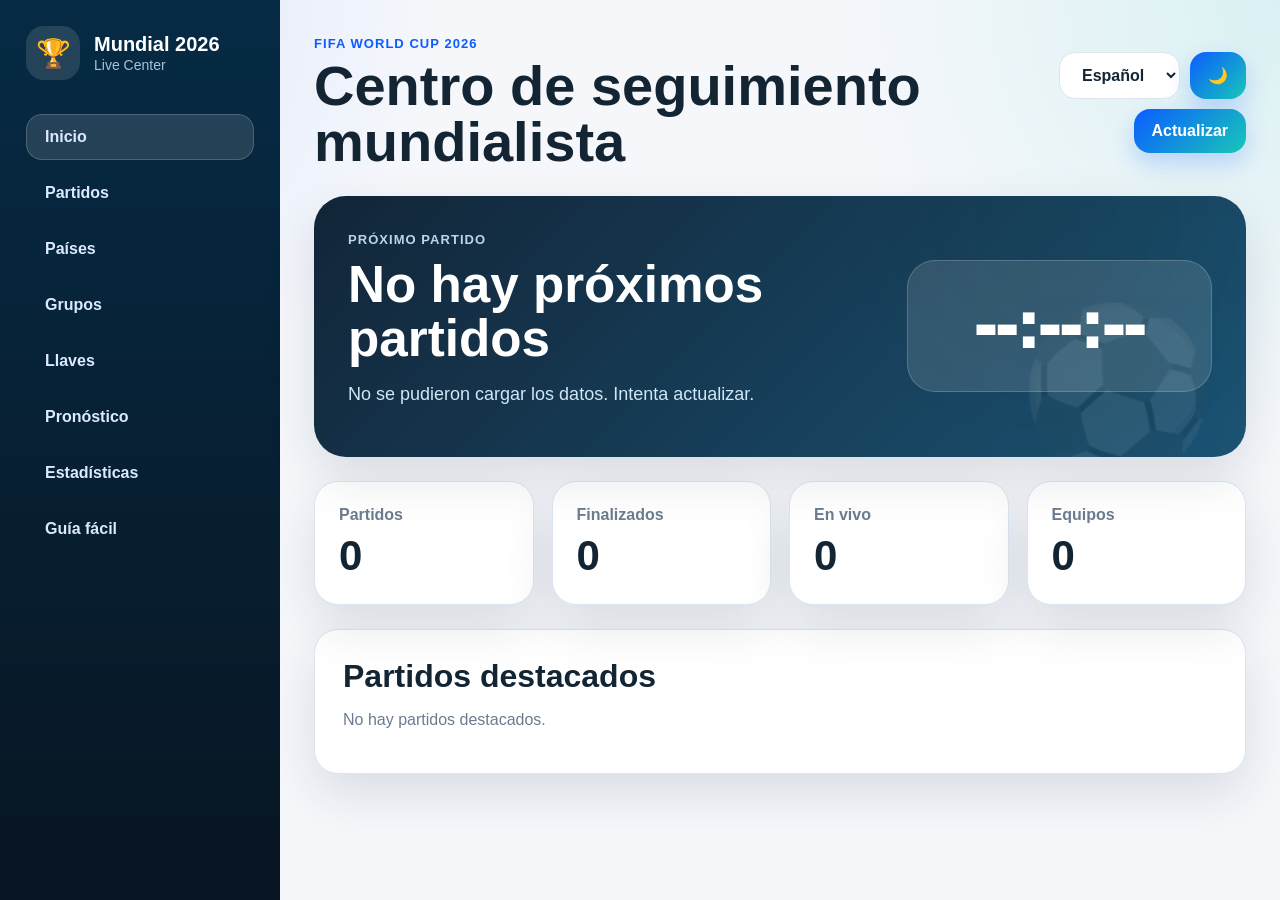
==== index.html @ 75d36cf5 "agregar pronosticos" ====
<!DOCTYPE html>
<html lang="es">
<head>
  <meta charset="UTF-8" />
  <meta name="viewport" content="width=device-width, initial-scale=1.0" />
  <title>Mundial 2026 Live Center</title>
  <link rel="stylesheet" href="assets/css/style.css" />
  <link rel="manifest" href="manifest.json" />
</head>

<body>
  <div class="app-shell">
    <aside class="sidebar">
      <div class="brand">
        <div class="brand-icon">🏆</div>
        <div>
          <strong>Mundial 2026</strong>
          <span>Live Center</span>
        </div>
      </div>

      <nav class="menu">
        <button onclick="showSection('inicio')" class="active">Inicio</button>
        <button onclick="showSection('partidos')">Partidos</button>
        <button onclick="showSection('paises')">Países</button>
        <button onclick="showSection('grupos')">Grupos</button>
        <button onclick="showSection('llaves')">Llaves</button>
        <button onclick="showSection('pronostico')">Pronóstico</button>
        <button onclick="showSection('estadisticas')">Estadísticas</button>
        <button onclick="showSection('asistente')">Guía fácil</button>
      </nav>
    </aside>

    <main class="main-content">
      <header class="topbar">
        <div>
          <span class="eyebrow">FIFA World Cup 2026</span>
          <h1>Centro de seguimiento mundialista</h1>
        </div>

        <div class="top-actions">
          <select id="languageSelect" onchange="changeLanguage()">
            <option value="es">Español</option>
            <option value="en">English</option>
          </select>

          <button onclick="toggleTheme()">🌙</button>
          <button onclick="loadData()">Actualizar</button>
        </div>
      </header>

      <section id="inicio" class="panel active">
        <div class="hero-card">
          <div>
            <span class="label">Próximo partido</span>
            <h2 id="nextMatch">Cargando información...</h2>
            <p id="smartNote">Sincronizando datos del torneo.</p>
          </div>
          <div class="countdown" id="countdown">--:--:--</div>
        </div>

        <div class="kpi-grid">
          <article><span>Partidos</span><strong id="totalMatches">0</strong></article>
          <article><span>Finalizados</span><strong id="finishedMatches">0</strong></article>
          <article><span>En vivo</span><strong id="liveMatches">0</strong></article>
          <article><span>Equipos</span><strong id="totalTeams">0</strong></article>
        </div>

        <section class="panel-card">
          <h2>Partidos destacados</h2>
          <div id="featuredMatches" class="match-list"></div>
        </section>
      </section>

      <section id="partidos" class="panel">
        <div class="section-title">
          <h2>Calendario y resultados</h2>
          <p>Consulta partidos próximos, en vivo y finalizados.</p>
        </div>

        <div class="filters">
          <button onclick="renderMatches('all')">Todos</button>
          <button onclick="renderMatches('next')">Próximos</button>
          <button onclick="renderMatches('live')">En vivo</button>
          <button onclick="renderMatches('finished')">Finalizados</button>
        </div>

        <div id="matchesGrid" class="grid"></div>
      </section>

      <section id="paises" class="panel">
        <div class="section-title">
          <h2>Consulta por país</h2>
          <p>Busca una selección participante del Mundial 2026.</p>
        </div>

        <div class="searchBox">
          <input id="countryInput" placeholder="Ejemplo: Colombia, Argentina, España" />
          <button onclick="searchCountry()">Buscar</button>
        </div>

        <div id="countryResult" class="result-area"></div>
      </section>

      <section id="grupos" class="panel">
        <div class="section-title">
          <h2>Clasificación por grupos</h2>
          <p>Tabla actualizada con puntos y diferencia de gol.</p>
        </div>
        <div id="groupsGrid" class="groups"></div>
      </section>

      <section id="llaves" class="panel">
        <div class="section-title">
          <h2>Llaves de eliminación directa</h2>
          <p>Se mostrarán cuando existan clasificados confirmados.</p>
        </div>
        <div id="bracket" class="bracket"></div>
      </section>

      <section id="pronostico" class="panel">
        <div class="section-title">
          <h2>Mi pronóstico del Mundial 2026</h2>
          <p>Construye tu llave personalizada y descubre tu campeón proyectado.</p>
        </div>

        <div class="prediction-toolbar">
          <button onclick="generatePrediction()">Generar pronóstico automático</button>
          <button onclick="resetPrediction()">Reiniciar pronóstico</button>
        </div>

        <div class="prediction-layout">
          <div class="bracket-board" id="predictionBracket">
            <p class="muted">Haz clic en “Generar pronóstico automático” para crear tu llave.</p>
          </div>

          <aside class="prediction-panel">
            <h3>Campeón proyectado</h3>
            <div id="predictedChampion" class="champion-box">Por definir</div>

            <h3>Probabilidades</h3>
            <div id="championOdds" class="odds-list"></div>

            <h3>Análisis inteligente</h3>
            <p id="predictionAnalysis">El análisis se generará según tu pronóstico.</p>
          </aside>
        </div>
      </section>

      <section id="estadisticas" class="panel">
        <div class="section-title">
          <h2>Estadísticas del torneo</h2>
          <p>Resumen visual de partidos, goles y estados del torneo.</p>
        </div>
        <div id="statsPanel" class="stats-grid"></div>
      </section>

      <section id="asistente" class="panel">
        <div class="section-title">
          <h2>Guía fácil del Mundial</h2>
          <p>Explicaciones simples para usuarios que no conocen mucho de fútbol.</p>
        </div>

        <div class="guide-grid">
          <article><strong>Victoria</strong><span>El equipo suma 3 puntos.</span></article>
          <article><strong>Empate</strong><span>Cada equipo suma 1 punto.</span></article>
          <article><strong>Derrota</strong><span>No suma puntos.</span></article>
          <article><strong>Diferencia de gol</strong><span>Goles a favor menos goles en contra.</span></article>
          <article><strong>Llaves</strong><span>Desde eliminación directa, si pierdes quedas fuera.</span></article>
        </div>
      </section>
    </main>
  </div>

  <script src="assets/js/app.js"></script>
</body>
</html>
---- assets/css/style.css ----
:root {
  --bg: #f5f7fb;
  --surface: #ffffff;
  --surface-2: #edf4fa;
  --text: #132433;
  --muted: #6b7c8f;
  --primary: #0b5cff;
  --primary-2: #18c7b8;
  --gold: #f5b942;
  --danger: #ef4444;
  --success: #22c55e;
  --border: #dbe5ef;
  --shadow: 0 20px 50px rgba(17, 36, 51, 0.12);
  --radius: 24px;
}

body.dark {
  --bg: #081522;
  --surface: #101f2f;
  --surface-2: #152b40;
  --text: #eef6ff;
  --muted: #9fb3c8;
  --border: #234057;
  --shadow: 0 20px 50px rgba(0, 0, 0, 0.35);
}

* {
  box-sizing: border-box;
}

body {
  margin: 0;
  font-family: Inter, Arial, Helvetica, sans-serif;
  background:
    radial-gradient(circle at top left, rgba(11, 92, 255, 0.12), transparent 28%),
    radial-gradient(circle at top right, rgba(24, 199, 184, 0.12), transparent 28%),
    var(--bg);
  color: var(--text);
}

button,
select,
input {
  font: inherit;
}

button,
select {
  border: 0;
  border-radius: 16px;
  padding: 13px 18px;
  font-weight: 800;
  cursor: pointer;
}

button {
  background: linear-gradient(135deg, var(--primary), var(--primary-2));
  color: white;
  box-shadow: 0 10px 24px rgba(11, 92, 255, 0.22);
}

button:hover {
  transform: translateY(-1px);
}

select {
  background: var(--surface);
  color: var(--text);
  border: 1px solid var(--border);
}

.app-shell {
  display: grid;
  grid-template-columns: 280px 1fr;
  min-height: 100vh;
}

.sidebar {
  position: sticky;
  top: 0;
  height: 100vh;
  padding: 26px;
  background: linear-gradient(180deg, #062b45, #081522);
  color: white;
}

.brand {
  display: flex;
  gap: 14px;
  align-items: center;
  margin-bottom: 34px;
}

.brand-icon {
  width: 54px;
  height: 54px;
  display: grid;
  place-items: center;
  border-radius: 18px;
  background: rgba(255, 255, 255, 0.12);
  font-size: 28px;
}

.brand strong {
  display: block;
  font-size: 20px;
}

.brand span {
  color: #a8c3d9;
  font-size: 14px;
}

.menu {
  display: grid;
  gap: 10px;
}

.menu button {
  background: transparent;
  box-shadow: none;
  color: #dbeafe;
  text-align: left;
  border: 1px solid transparent;
}

.menu button:hover,
.menu button.active {
  background: rgba(255, 255, 255, 0.12);
  border-color: rgba(255, 255, 255, 0.18);
}

.main-content {
  padding: 34px;
}

.topbar {
  display: flex;
  justify-content: space-between;
  align-items: center;
  gap: 22px;
  margin-bottom: 26px;
}

.eyebrow {
  color: var(--primary);
  font-weight: 900;
  letter-spacing: 0.08em;
  text-transform: uppercase;
  font-size: 13px;
}

.topbar h1 {
  margin: 6px 0 0;
  font-size: clamp(32px, 5vw, 56px);
  line-height: 1;
}

.top-actions {
  display: flex;
  gap: 10px;
  flex-wrap: wrap;
  justify-content: flex-end;
}

.panel {
  display: none;
}

.panel.active {
  display: block;
}

.hero-card {
  position: relative;
  overflow: hidden;
  display: grid;
  grid-template-columns: 1.4fr 0.8fr;
  gap: 24px;
  align-items: center;
  padding: 34px;
  border-radius: 32px;
  color: white;
  background:
    linear-gradient(135deg, rgba(5, 25, 45, 0.95), rgba(7, 68, 103, 0.92)),
    radial-gradient(circle at 80% 20%, rgba(245, 185, 66, 0.35), transparent 28%);
  box-shadow: var(--shadow);
}

.hero-card::after {
  content: "⚽";
  position: absolute;
  right: 28px;
  bottom: -28px;
  font-size: 160px;
  opacity: 0.08;
}

.label {
  color: #b9d6ee;
  font-weight: 800;
  text-transform: uppercase;
  letter-spacing: 0.08em;
  font-size: 13px;
}

.hero-card h2 {
  margin: 10px 0;
  font-size: clamp(30px, 4vw, 52px);
  line-height: 1.05;
}

.hero-card p {
  color: #cfe7f7;
  font-size: 18px;
}

.countdown {
  position: relative;
  z-index: 1;
  padding: 28px;
  border-radius: 28px;
  text-align: center;
  font-size: clamp(34px, 5vw, 64px);
  font-weight: 950;
  background: rgba(255, 255, 255, 0.12);
  border: 1px solid rgba(255, 255, 255, 0.18);
}

.kpi-grid {
  display: grid;
  grid-template-columns: repeat(4, 1fr);
  gap: 18px;
  margin: 24px 0;
}

.kpi-grid article {
  background: var(--surface);
  border: 1px solid var(--border);
  border-radius: var(--radius);
  padding: 24px;
  box-shadow: var(--shadow);
}

.kpi-grid span {
  color: var(--muted);
  font-weight: 800;
}

.kpi-grid strong {
  display: block;
  margin-top: 8px;
  font-size: 42px;
}

.panel-card,
.card {
  background: var(--surface);
  border: 1px solid var(--border);
  border-radius: var(--radius);
  box-shadow: var(--shadow);
}

.panel-card {
  padding: 28px;
}

.section-title {
  margin-bottom: 20px;
}

.section-title h2,
.panel-card h2 {
  margin: 0;
  font-size: 32px;
}

.section-title p {
  color: var(--muted);
}

.filters,
.searchBox {
  display: flex;
  gap: 12px;
  flex-wrap: wrap;
  margin: 20px 0;
}

.filters button {
  background: var(--surface);
  color: var(--text);
  border: 1px solid var(--border);
  box-shadow: none;
}

.filters button:hover {
  background: var(--surface-2);
}

.searchBox input {
  flex: 1;
  min-width: 260px;
  padding: 16px 18px;
  border-radius: 16px;
  border: 1px solid var(--border);
  background: var(--surface);
  color: var(--text);
}

.grid,
.groups,
.stats-grid,
.guide-grid,
.match-list,
.result-area {
  display: grid;
  gap: 18px;
}

.grid,
.groups,
.stats-grid,
.guide-grid {
  grid-template-columns: repeat(auto-fit, minmax(260px, 1fr));
}

.card,
.guide-grid article,
.stats-grid article {
  padding: 22px;
}

.card h3 {
  margin: 10px 0;
  font-size: 22px;
}

.pill {
  display: inline-flex;
  align-items: center;
  gap: 6px;
  width: fit-content;
  padding: 7px 12px;
  border-radius: 999px;
  background: #fff3d5;
  color: #9a6400;
  font-size: 12px;
  font-weight: 950;
}

.score {
  color: var(--gold);
  font-size: 42px;
  font-weight: 950;
  margin: 14px 0;
}

.muted {
  color: var(--muted);
}

table {
  width: 100%;
  border-collapse: collapse;
  margin-top: 16px;
}

th,
td {
  padding: 12px;
  border-bottom: 1px solid var(--border);
  text-align: left;
}

th {
  color: var(--muted);
  font-size: 13px;
  text-transform: uppercase;
}

.bracket {
  display: grid;
  gap: 16px;
}

.round {
  padding: 22px;
  border-radius: var(--radius);
  border: 1px solid var(--border);
  background: var(--surface);
  box-shadow: var(--shadow);
}

.guide-grid article,
.stats-grid article {
  border-radius: var(--radius);
  background: var(--surface);
  border: 1px solid var(--border);
  box-shadow: var(--shadow);
}

.guide-grid strong,
.stats-grid strong {
  display: block;
  margin-bottom: 8px;
  font-size: 22px;
}

.guide-grid span,
.stats-grid span {
  color: var(--muted);
}

@media (max-width: 960px) {
  .app-shell {
    grid-template-columns: 1fr;
  }

  .sidebar {
    position: static;
    height: auto;
    padding: 18px;
  }

  .menu {
    grid-template-columns: repeat(3, 1fr);
  }

  .menu button {
    text-align: center;
  }

  .main-content {
    padding: 20px;
  }

  .topbar,
  .hero-card {
    grid-template-columns: 1fr;
    flex-direction: column;
    align-items: stretch;
  }

  .kpi-grid {
    grid-template-columns: repeat(2, 1fr);
  }
}

@media (max-width: 560px) {
  .menu {
    grid-template-columns: repeat(2, 1fr);
  }

  .kpi-grid {
    grid-template-columns: 1fr;
  }

  .top-actions,
  .filters,
  .searchBox {
    flex-direction: column;
  }

  button,
  select {
    width: 100%;
  }
}
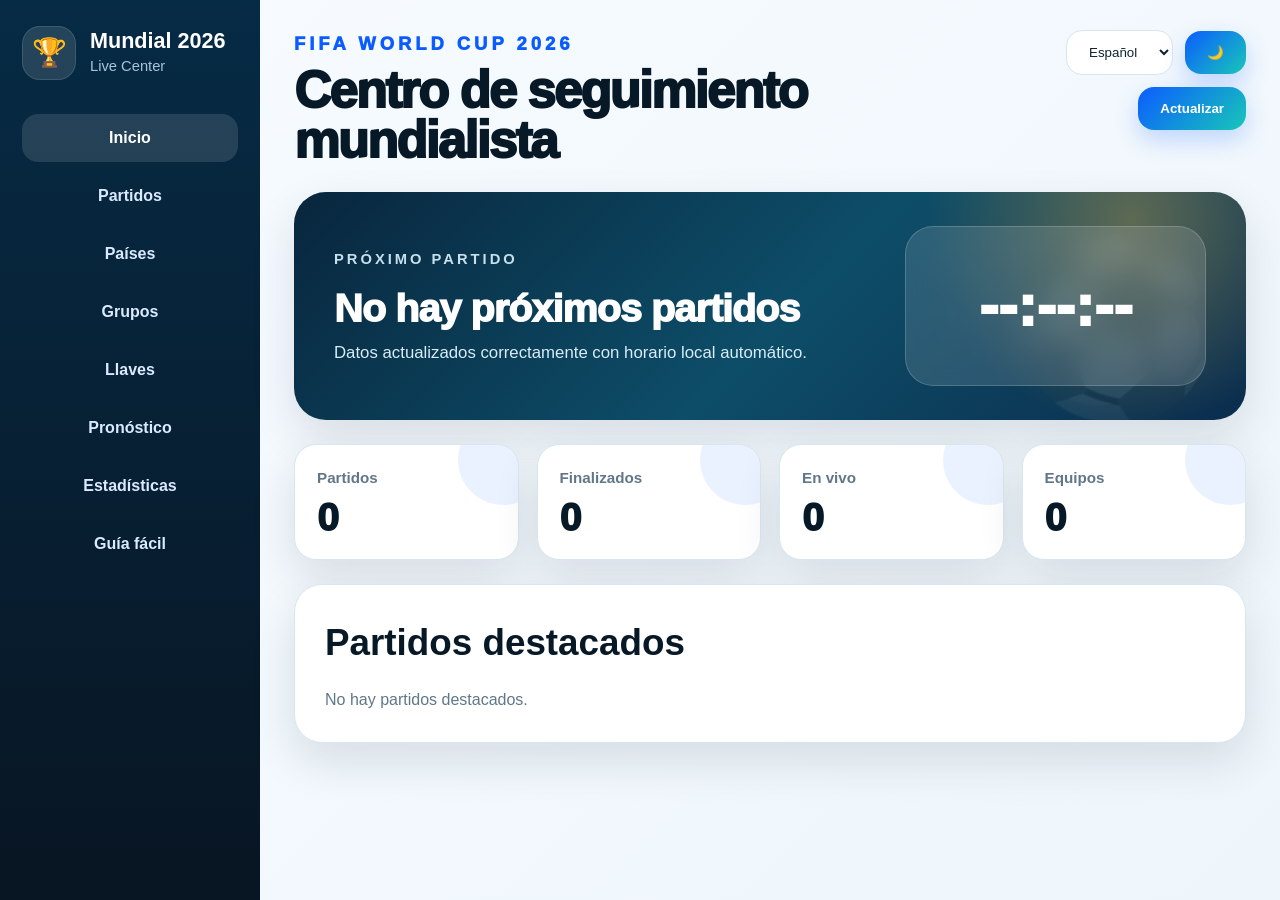
==== commit cebbeebb: "Update index.html" ====
--- a/index.html
+++ b/index.html
@@ -172,6 +172,17 @@
     </main>
   </div>
 
-  <script src="assets/js/app.js"></script>
+<script src="assets/js/api.js"></script>
+<script src="assets/js/language.js"></script>
+<script src="assets/js/ui.js"></script>
+<script src="assets/js/statistics.js"></script>
+<script src="assets/js/dashboard.js"></script>
+<script src="assets/js/prediction.js"></script>
+<script src="assets/js/favorites.js"></script>
+<script src="assets/js/assistant.js"></script>
+<script src="assets/js/maps.js"></script>
+<script src="assets/js/charts.js"></script>
+<script src="assets/js/simulator.js"></script>
+<script src="assets/js/app.js"></script>
 </body>
 </html>
--- a/assets/css/style.css
+++ b/assets/css/style.css
@@ -1,469 +1,7 @@
-:root {
-  --bg: #f5f7fb;
-  --surface: #ffffff;
-  --surface-2: #edf4fa;
-  --text: #132433;
-  --muted: #6b7c8f;
-  --primary: #0b5cff;
-  --primary-2: #18c7b8;
-  --gold: #f5b942;
-  --danger: #ef4444;
-  --success: #22c55e;
-  --border: #dbe5ef;
-  --shadow: 0 20px 50px rgba(17, 36, 51, 0.12);
-  --radius: 24px;
-}
-
-body.dark {
-  --bg: #081522;
-  --surface: #101f2f;
-  --surface-2: #152b40;
-  --text: #eef6ff;
-  --muted: #9fb3c8;
-  --border: #234057;
-  --shadow: 0 20px 50px rgba(0, 0, 0, 0.35);
-}
-
-* {
-  box-sizing: border-box;
-}
-
-body {
-  margin: 0;
-  font-family: Inter, Arial, Helvetica, sans-serif;
-  background:
-    radial-gradient(circle at top left, rgba(11, 92, 255, 0.12), transparent 28%),
-    radial-gradient(circle at top right, rgba(24, 199, 184, 0.12), transparent 28%),
-    var(--bg);
-  color: var(--text);
-}
-
-button,
-select,
-input {
-  font: inherit;
-}
-
-button,
-select {
-  border: 0;
-  border-radius: 16px;
-  padding: 13px 18px;
-  font-weight: 800;
-  cursor: pointer;
-}
-
-button {
-  background: linear-gradient(135deg, var(--primary), var(--primary-2));
-  color: white;
-  box-shadow: 0 10px 24px rgba(11, 92, 255, 0.22);
-}
-
-button:hover {
-  transform: translateY(-1px);
-}
-
-select {
-  background: var(--surface);
-  color: var(--text);
-  border: 1px solid var(--border);
-}
-
-.app-shell {
-  display: grid;
-  grid-template-columns: 280px 1fr;
-  min-height: 100vh;
-}
-
-.sidebar {
-  position: sticky;
-  top: 0;
-  height: 100vh;
-  padding: 26px;
-  background: linear-gradient(180deg, #062b45, #081522);
-  color: white;
-}
-
-.brand {
-  display: flex;
-  gap: 14px;
-  align-items: center;
-  margin-bottom: 34px;
-}
-
-.brand-icon {
-  width: 54px;
-  height: 54px;
-  display: grid;
-  place-items: center;
-  border-radius: 18px;
-  background: rgba(255, 255, 255, 0.12);
-  font-size: 28px;
-}
-
-.brand strong {
-  display: block;
-  font-size: 20px;
-}
-
-.brand span {
-  color: #a8c3d9;
-  font-size: 14px;
-}
-
-.menu {
-  display: grid;
-  gap: 10px;
-}
-
-.menu button {
-  background: transparent;
-  box-shadow: none;
-  color: #dbeafe;
-  text-align: left;
-  border: 1px solid transparent;
-}
-
-.menu button:hover,
-.menu button.active {
-  background: rgba(255, 255, 255, 0.12);
-  border-color: rgba(255, 255, 255, 0.18);
-}
-
-.main-content {
-  padding: 34px;
-}
-
-.topbar {
-  display: flex;
-  justify-content: space-between;
-  align-items: center;
-  gap: 22px;
-  margin-bottom: 26px;
-}
-
-.eyebrow {
-  color: var(--primary);
-  font-weight: 900;
-  letter-spacing: 0.08em;
-  text-transform: uppercase;
-  font-size: 13px;
-}
-
-.topbar h1 {
-  margin: 6px 0 0;
-  font-size: clamp(32px, 5vw, 56px);
-  line-height: 1;
-}
-
-.top-actions {
-  display: flex;
-  gap: 10px;
-  flex-wrap: wrap;
-  justify-content: flex-end;
-}
-
-.panel {
-  display: none;
-}
-
-.panel.active {
-  display: block;
-}
-
-.hero-card {
-  position: relative;
-  overflow: hidden;
-  display: grid;
-  grid-template-columns: 1.4fr 0.8fr;
-  gap: 24px;
-  align-items: center;
-  padding: 34px;
-  border-radius: 32px;
-  color: white;
-  background:
-    linear-gradient(135deg, rgba(5, 25, 45, 0.95), rgba(7, 68, 103, 0.92)),
-    radial-gradient(circle at 80% 20%, rgba(245, 185, 66, 0.35), transparent 28%);
-  box-shadow: var(--shadow);
-}
-
-.hero-card::after {
-  content: "⚽";
-  position: absolute;
-  right: 28px;
-  bottom: -28px;
-  font-size: 160px;
-  opacity: 0.08;
-}
-
-.label {
-  color: #b9d6ee;
-  font-weight: 800;
-  text-transform: uppercase;
-  letter-spacing: 0.08em;
-  font-size: 13px;
-}
-
-.hero-card h2 {
-  margin: 10px 0;
-  font-size: clamp(30px, 4vw, 52px);
-  line-height: 1.05;
-}
-
-.hero-card p {
-  color: #cfe7f7;
-  font-size: 18px;
-}
-
-.countdown {
-  position: relative;
-  z-index: 1;
-  padding: 28px;
-  border-radius: 28px;
-  text-align: center;
-  font-size: clamp(34px, 5vw, 64px);
-  font-weight: 950;
-  background: rgba(255, 255, 255, 0.12);
-  border: 1px solid rgba(255, 255, 255, 0.18);
-}
-
-.kpi-grid {
-  display: grid;
-  grid-template-columns: repeat(4, 1fr);
-  gap: 18px;
-  margin: 24px 0;
-}
-
-.kpi-grid article {
-  background: var(--surface);
-  border: 1px solid var(--border);
-  border-radius: var(--radius);
-  padding: 24px;
-  box-shadow: var(--shadow);
-}
-
-.kpi-grid span {
-  color: var(--muted);
-  font-weight: 800;
-}
-
-.kpi-grid strong {
-  display: block;
-  margin-top: 8px;
-  font-size: 42px;
-}
-
-.panel-card,
-.card {
-  background: var(--surface);
-  border: 1px solid var(--border);
-  border-radius: var(--radius);
-  box-shadow: var(--shadow);
-}
-
-.panel-card {
-  padding: 28px;
-}
-
-.section-title {
-  margin-bottom: 20px;
-}
-
-.section-title h2,
-.panel-card h2 {
-  margin: 0;
-  font-size: 32px;
-}
-
-.section-title p {
-  color: var(--muted);
-}
-
-.filters,
-.searchBox {
-  display: flex;
-  gap: 12px;
-  flex-wrap: wrap;
-  margin: 20px 0;
-}
-
-.filters button {
-  background: var(--surface);
-  color: var(--text);
-  border: 1px solid var(--border);
-  box-shadow: none;
-}
-
-.filters button:hover {
-  background: var(--surface-2);
-}
-
-.searchBox input {
-  flex: 1;
-  min-width: 260px;
-  padding: 16px 18px;
-  border-radius: 16px;
-  border: 1px solid var(--border);
-  background: var(--surface);
-  color: var(--text);
-}
-
-.grid,
-.groups,
-.stats-grid,
-.guide-grid,
-.match-list,
-.result-area {
-  display: grid;
-  gap: 18px;
-}
-
-.grid,
-.groups,
-.stats-grid,
-.guide-grid {
-  grid-template-columns: repeat(auto-fit, minmax(260px, 1fr));
-}
-
-.card,
-.guide-grid article,
-.stats-grid article {
-  padding: 22px;
-}
-
-.card h3 {
-  margin: 10px 0;
-  font-size: 22px;
-}
-
-.pill {
-  display: inline-flex;
-  align-items: center;
-  gap: 6px;
-  width: fit-content;
-  padding: 7px 12px;
-  border-radius: 999px;
-  background: #fff3d5;
-  color: #9a6400;
-  font-size: 12px;
-  font-weight: 950;
-}
-
-.score {
-  color: var(--gold);
-  font-size: 42px;
-  font-weight: 950;
-  margin: 14px 0;
-}
-
-.muted {
-  color: var(--muted);
-}
-
-table {
-  width: 100%;
-  border-collapse: collapse;
-  margin-top: 16px;
-}
-
-th,
-td {
-  padding: 12px;
-  border-bottom: 1px solid var(--border);
-  text-align: left;
-}
-
-th {
-  color: var(--muted);
-  font-size: 13px;
-  text-transform: uppercase;
-}
-
-.bracket {
-  display: grid;
-  gap: 16px;
-}
-
-.round {
-  padding: 22px;
-  border-radius: var(--radius);
-  border: 1px solid var(--border);
-  background: var(--surface);
-  box-shadow: var(--shadow);
-}
-
-.guide-grid article,
-.stats-grid article {
-  border-radius: var(--radius);
-  background: var(--surface);
-  border: 1px solid var(--border);
-  box-shadow: var(--shadow);
-}
-
-.guide-grid strong,
-.stats-grid strong {
-  display: block;
-  margin-bottom: 8px;
-  font-size: 22px;
-}
-
-.guide-grid span,
-.stats-grid span {
-  color: var(--muted);
-}
-
-@media (max-width: 960px) {
-  .app-shell {
-    grid-template-columns: 1fr;
-  }
-
-  .sidebar {
-    position: static;
-    height: auto;
-    padding: 18px;
-  }
-
-  .menu {
-    grid-template-columns: repeat(3, 1fr);
-  }
-
-  .menu button {
-    text-align: center;
-  }
-
-  .main-content {
-    padding: 20px;
-  }
-
-  .topbar,
-  .hero-card {
-    grid-template-columns: 1fr;
-    flex-direction: column;
-    align-items: stretch;
-  }
-
-  .kpi-grid {
-    grid-template-columns: repeat(2, 1fr);
-  }
-}
-
-@media (max-width: 560px) {
-  .menu {
-    grid-template-columns: repeat(2, 1fr);
-  }
-
-  .kpi-grid {
-    grid-template-columns: 1fr;
-  }
-
-  .top-actions,
-  .filters,
-  .searchBox {
-    flex-direction: column;
-  }
-
-  button,
-  select {
-    width: 100%;
-  }
-}
+@import url("./variables.css");
+@import url("./base.css");
+@import url("./layout.css");
+@import url("./components.css");
+@import url("./prediction.css");
+@import url("./animations.css");
+@import url("./responsive.css");
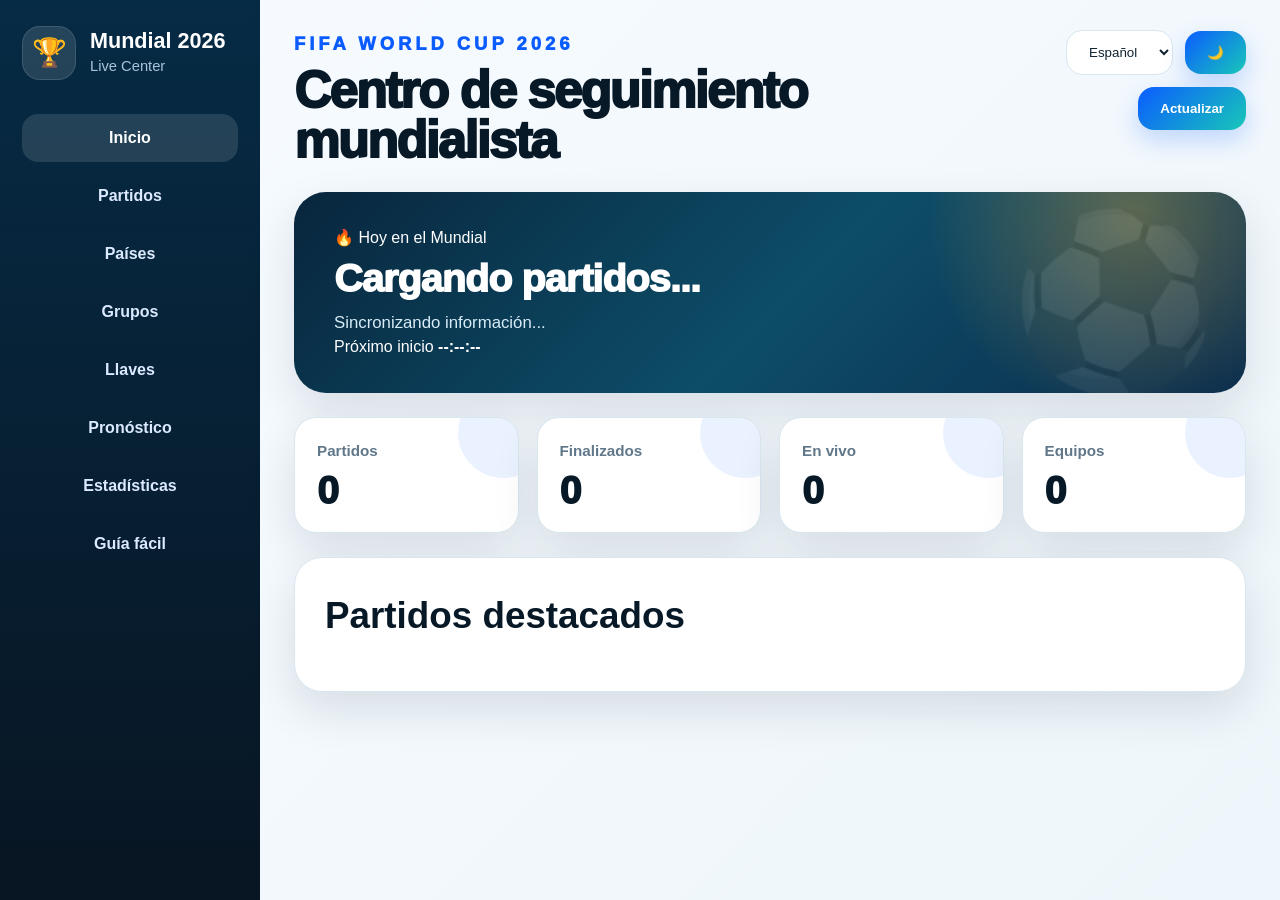
==== commit b4a940d5: "Cambio de presentación" ====
--- a/index.html
+++ b/index.html
@@ -35,7 +35,7 @@
       <header class="topbar">
         <div>
           <span class="eyebrow">FIFA World Cup 2026</span>
-          <h1>Centro de seguimiento mundialista</h1>
+          <h1 id="titleApp">Centro de seguimiento mundialista</h1>
         </div>
 
         <div class="top-actions">
@@ -51,13 +51,31 @@
 
       <section id="inicio" class="panel active">
         <div class="hero-card">
-          <div>
-            <span class="label">Próximo partido</span>
-            <h2 id="nextMatch">Cargando información...</h2>
-            <p id="smartNote">Sincronizando datos del torneo.</p>
-          </div>
-          <div class="countdown" id="countdown">--:--:--</div>
-        </div>
+            <div class="hero-header">
+                <div>
+                    <span class="hero-badge" id="heroBadge">
+                    🔥 Hoy en el Mundial
+                    </span>
+                    <h2 id="nextMatch">
+                        Cargando partidos...
+                    </h2>
+                    <p id="smartNote">
+                        Sincronizando información...
+                    </p>
+               </div>
+               <div class="countdown-card">
+                    <span>Próximo inicio</span>
+                    <strong id="countdown">
+                        --:--:--
+                    </strong>
+               </div>
+            </div>
+        <div
+          id="todayMatches"
+          class="today-matches">
+        </div>
+
+      </div>
 
         <div class="kpi-grid">
           <article><span>Partidos</span><strong id="totalMatches">0</strong></article>
@@ -67,15 +85,17 @@
         </div>
 
         <section class="panel-card">
-          <h2>Partidos destacados</h2>
+          <h2 id="featuredTitle">Partidos destacados</h2>
           <div id="featuredMatches" class="match-list"></div>
         </section>
       </section>
 
       <section id="partidos" class="panel">
         <div class="section-title">
-          <h2>Calendario y resultados</h2>
-          <p>Consulta partidos próximos, en vivo y finalizados.</p>
+          <h2 id="calendarTitle">Calendario y resultados</h2>
+          <p id="calendarSubtitle">
+          Consulta partidos próximos, en vivo y finalizados.
+          </p>
         </div>
 
         <div class="filters">
@@ -90,8 +110,10 @@
 
       <section id="paises" class="panel">
         <div class="section-title">
-          <h2>Consulta por país</h2>
-          <p>Busca una selección participante del Mundial 2026.</p>
+          <h2 id="countryTitle">Consulta por país</h2>
+          <p id="countrySubtitle">
+              Busca una selección participante del Mundial 2026.
+          </p>
         </div>
 
         <div class="searchBox">
@@ -104,24 +126,33 @@
 
       <section id="grupos" class="panel">
         <div class="section-title">
-          <h2>Clasificación por grupos</h2>
-          <p>Tabla actualizada con puntos y diferencia de gol.</p>
+          <h2 id="groupsTitle">Clasificación por grupos</h2>
+          <p id="groupsSubtitle">
+              Tabla actualizada con puntos y diferencia de gol.
+          </p>p>
         </div>
         <div id="groupsGrid" class="groups"></div>
       </section>
 
       <section id="llaves" class="panel">
         <div class="section-title">
-          <h2>Llaves de eliminación directa</h2>
-          <p>Se mostrarán cuando existan clasificados confirmados.</p>
+          <h2 id="bracketTitle">Llaves de eliminación directa</h2>
+          <p id="bracketSubtitle">
+              Se mostrarán cuando existan clasificados confirmados.
+          </p>
         </div>
         <div id="bracket" class="bracket"></div>
       </section>
 
       <section id="pronostico" class="panel">
         <div class="section-title">
-          <h2>Mi pronóstico del Mundial 2026</h2>
-          <p>Construye tu llave personalizada y descubre tu campeón proyectado.</p>
+          <h2 id="predictionTitle">
+              Mi pronóstico del Mundial 2026
+          </h2>
+
+          <p id="predictionSubtitle">
+              Construye tu llave personalizada y descubre tu campeón proyectado.
+          </p>
         </div>
 
         <div class="prediction-toolbar">
@@ -149,16 +180,26 @@
 
       <section id="estadisticas" class="panel">
         <div class="section-title">
-          <h2>Estadísticas del torneo</h2>
-          <p>Resumen visual de partidos, goles y estados del torneo.</p>
+          <h2 id="statsTitle">
+              Estadísticas del torneo
+          </h2>
+
+          <p id="statsSubtitle">
+              Resumen visual de partidos, goles y estados del torneo.
+          </p>
         </div>
         <div id="statsPanel" class="stats-grid"></div>
       </section>
 
       <section id="asistente" class="panel">
         <div class="section-title">
-          <h2>Guía fácil del Mundial</h2>
-          <p>Explicaciones simples para usuarios que no conocen mucho de fútbol.</p>
+          <h2 id="guideTitle">
+              Guía fácil del Mundial
+          </h2>
+    
+          <p id="guideSubtitle">
+              Explicaciones simples para usuarios que no conocen mucho de fútbol.
+          </p>
         </div>
 
         <div class="guide-grid">
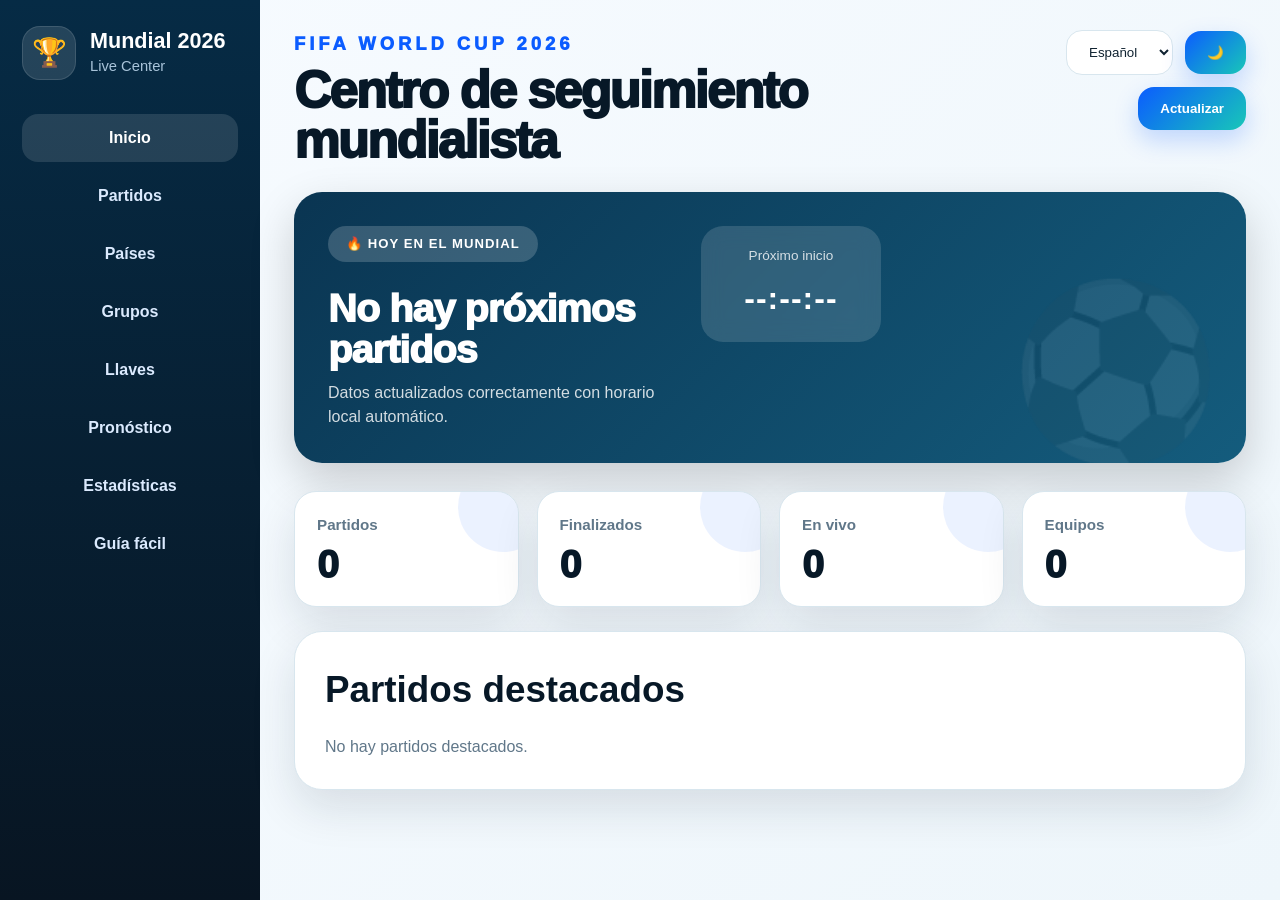
==== commit 435fbd45: "quitar la p" ====
--- a/index.html
+++ b/index.html
@@ -129,7 +129,7 @@
           <h2 id="groupsTitle">Clasificación por grupos</h2>
           <p id="groupsSubtitle">
               Tabla actualizada con puntos y diferencia de gol.
-          </p>p>
+          </p>
         </div>
         <div id="groupsGrid" class="groups"></div>
       </section>
